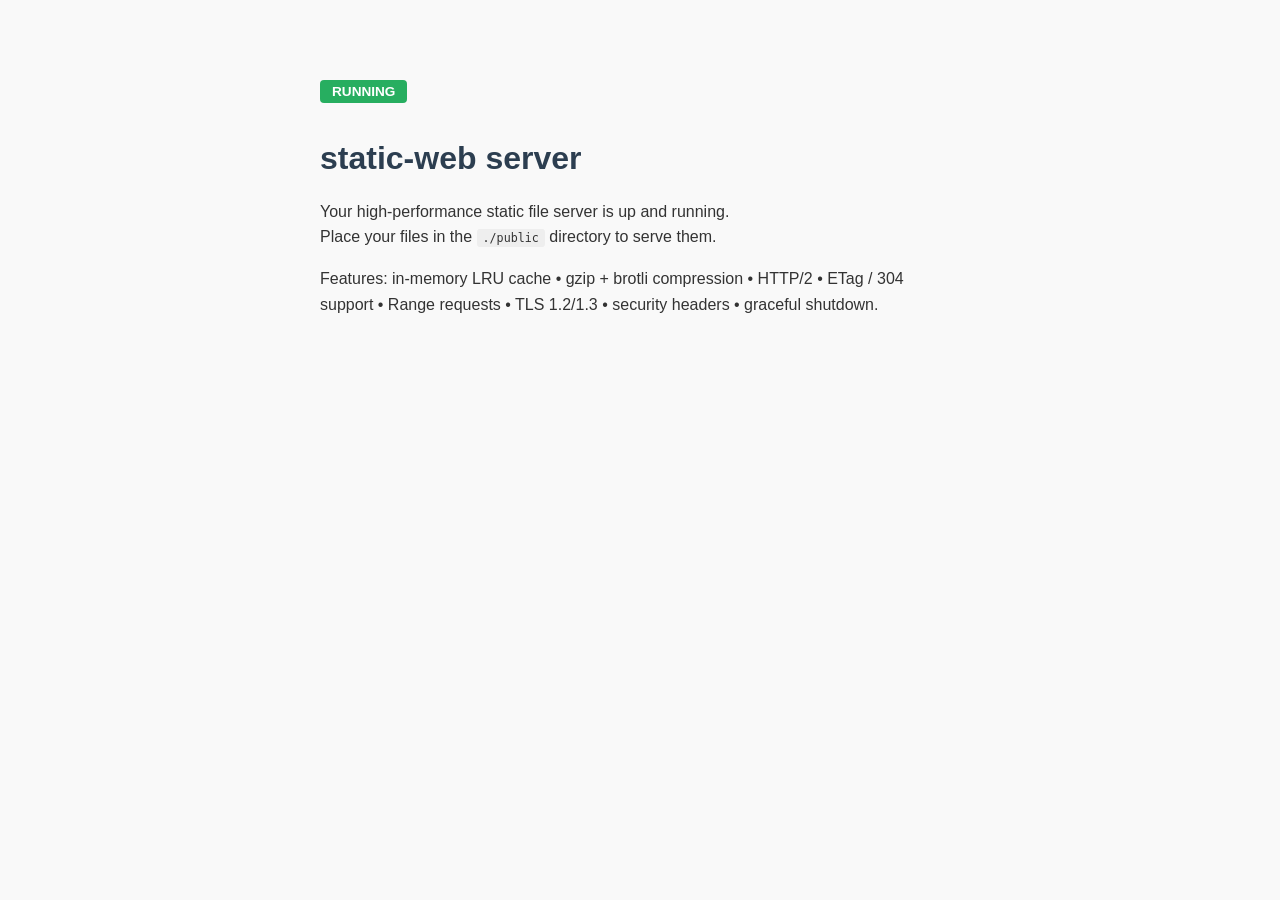
==== public/index.html @ 6e6e8a4b "feat: initial project — static-web server with benchmark suite Includes the Go static file server (s" ====
<!DOCTYPE html>
<html lang="en">
<head>
    <meta charset="UTF-8">
    <meta name="viewport" content="width=device-width, initial-scale=1.0">
    <title>static-web server</title>
    <style>
        body {
            font-family: -apple-system, BlinkMacSystemFont, "Segoe UI", Roboto, sans-serif;
            max-width: 640px;
            margin: 80px auto;
            padding: 0 20px;
            color: #333;
            background: #f9f9f9;
        }
        h1 { color: #2c3e50; }
        .badge {
            display: inline-block;
            background: #27ae60;
            color: white;
            padding: 4px 12px;
            border-radius: 4px;
            font-size: 0.85em;
            font-weight: bold;
            margin-bottom: 16px;
        }
        p { line-height: 1.6; }
        code {
            background: #eee;
            padding: 2px 6px;
            border-radius: 3px;
            font-size: 0.9em;
        }
    </style>
</head>
<body>
    <div class="badge">RUNNING</div>
    <h1>static-web server</h1>
    <p>
        Your high-performance static file server is up and running.<br>
        Place your files in the <code>./public</code> directory to serve them.
    </p>
    <p>
        Features: in-memory LRU cache &bull; gzip + brotli compression &bull;
        HTTP/2 &bull; ETag / 304 support &bull; Range requests &bull;
        TLS 1.2/1.3 &bull; security headers &bull; graceful shutdown.
    </p>
</body>
</html>
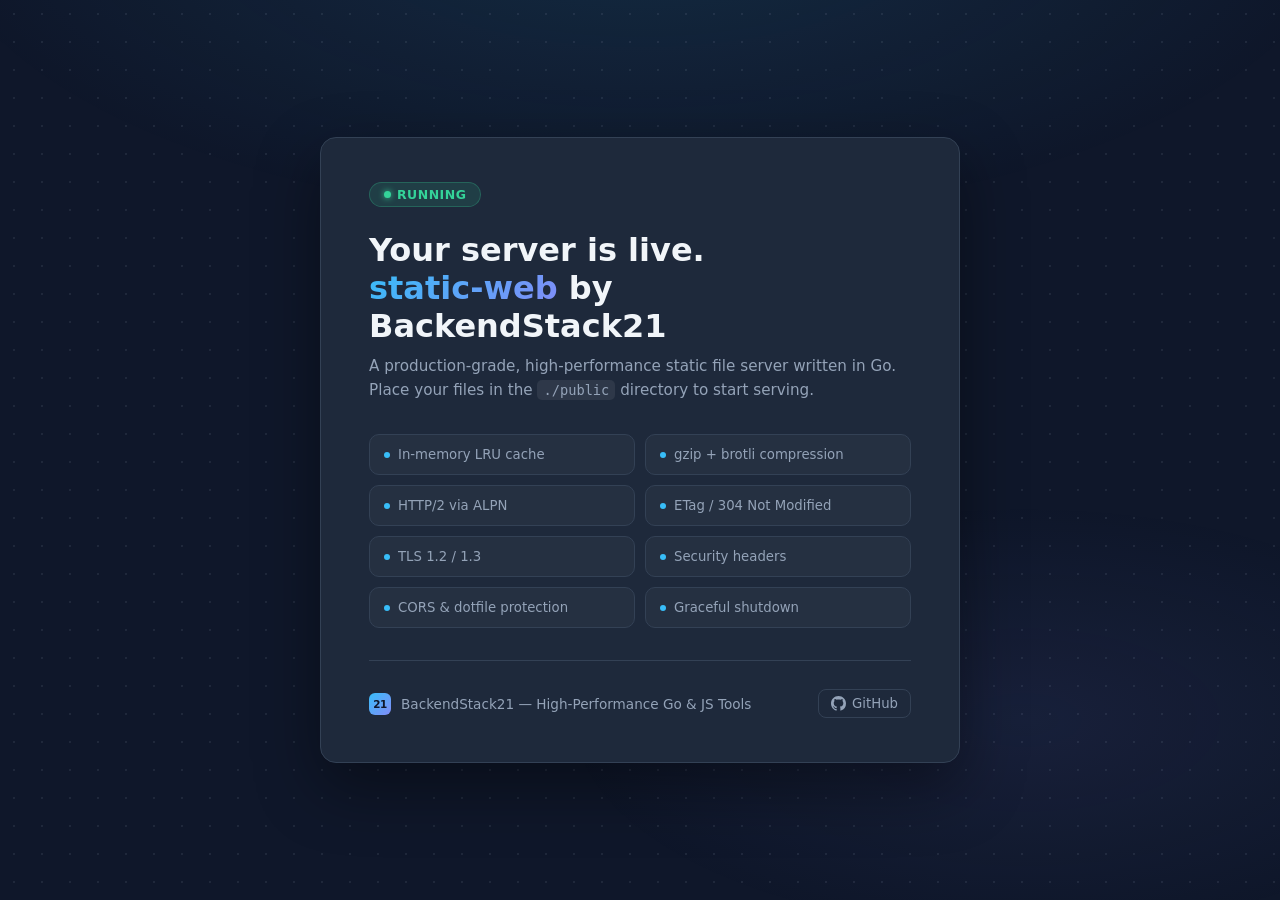
==== commit 83a0bf6b: "feat: add branded default index and 404 pages based on BackendStack21 identity" ====
--- a/public/index.html
+++ b/public/index.html
@@ -1,49 +1,254 @@
 <!DOCTYPE html>
 <html lang="en">
 <head>
-    <meta charset="UTF-8">
-    <meta name="viewport" content="width=device-width, initial-scale=1.0">
-    <title>static-web server</title>
-    <style>
-        body {
-            font-family: -apple-system, BlinkMacSystemFont, "Segoe UI", Roboto, sans-serif;
-            max-width: 640px;
-            margin: 80px auto;
-            padding: 0 20px;
-            color: #333;
-            background: #f9f9f9;
-        }
-        h1 { color: #2c3e50; }
-        .badge {
-            display: inline-block;
-            background: #27ae60;
-            color: white;
-            padding: 4px 12px;
-            border-radius: 4px;
-            font-size: 0.85em;
-            font-weight: bold;
-            margin-bottom: 16px;
-        }
-        p { line-height: 1.6; }
-        code {
-            background: #eee;
-            padding: 2px 6px;
-            border-radius: 3px;
-            font-size: 0.9em;
-        }
-    </style>
+  <meta charset="UTF-8" />
+  <meta name="viewport" content="width=device-width, initial-scale=1.0" />
+  <title>static-web — BackendStack21</title>
+  <style>
+    *, *::before, *::after { box-sizing: border-box; margin: 0; padding: 0; }
+
+    :root {
+      --bg:        #0f172a;
+      --surface:   #1e293b;
+      --border:    #334155;
+      --accent:    #38bdf8;
+      --accent-2:  #818cf8;
+      --text:      #f1f5f9;
+      --muted:     #94a3b8;
+      --green:     #34d399;
+      --radius:    10px;
+    }
+
+    body {
+      font-family: "Outfit", ui-rounded, system-ui, -apple-system, sans-serif;
+      background: var(--bg);
+      color: var(--text);
+      min-height: 100vh;
+      display: flex;
+      flex-direction: column;
+      align-items: center;
+      justify-content: center;
+      padding: 40px 20px;
+      position: relative;
+      overflow-x: hidden;
+    }
+
+    /* subtle radial glow */
+    body::before {
+      content: "";
+      position: fixed;
+      inset: 0;
+      background:
+        radial-gradient(ellipse 80% 50% at 50% -10%, rgba(56,189,248,.12) 0%, transparent 70%),
+        radial-gradient(ellipse 60% 40% at 80% 80%,  rgba(129,140,248,.08) 0%, transparent 60%);
+      pointer-events: none;
+      z-index: 0;
+    }
+
+    /* dot-grid overlay */
+    body::after {
+      content: "";
+      position: fixed;
+      inset: 0;
+      background-image: radial-gradient(rgba(148,163,184,.12) 1px, transparent 1px);
+      background-size: 28px 28px;
+      pointer-events: none;
+      z-index: 0;
+    }
+
+    .card {
+      position: relative;
+      z-index: 1;
+      background: var(--surface);
+      border: 1px solid var(--border);
+      border-radius: 16px;
+      padding: 44px 48px;
+      max-width: 640px;
+      width: 100%;
+      box-shadow: 0 24px 64px rgba(0,0,0,.4);
+    }
+
+    .badge {
+      display: inline-flex;
+      align-items: center;
+      gap: 6px;
+      background: rgba(52,211,153,.12);
+      color: var(--green);
+      border: 1px solid rgba(52,211,153,.25);
+      border-radius: 999px;
+      padding: 4px 14px;
+      font-size: .78rem;
+      font-weight: 600;
+      letter-spacing: .04em;
+      text-transform: uppercase;
+      margin-bottom: 24px;
+    }
+
+    .badge::before {
+      content: "";
+      display: block;
+      width: 7px;
+      height: 7px;
+      border-radius: 50%;
+      background: var(--green);
+      box-shadow: 0 0 6px var(--green);
+      animation: pulse 2s ease-in-out infinite;
+    }
+
+    @keyframes pulse {
+      0%, 100% { opacity: 1; }
+      50%       { opacity: .4; }
+    }
+
+    h1 {
+      font-size: clamp(1.6rem, 4vw, 2rem);
+      font-weight: 700;
+      line-height: 1.2;
+      margin-bottom: 8px;
+    }
+
+    h1 span {
+      background: linear-gradient(135deg, var(--accent) 0%, var(--accent-2) 100%);
+      -webkit-background-clip: text;
+      background-clip: text;
+      -webkit-text-fill-color: transparent;
+    }
+
+    .sub {
+      color: var(--muted);
+      font-size: .95rem;
+      line-height: 1.6;
+      margin-bottom: 32px;
+    }
+
+    .features {
+      display: grid;
+      grid-template-columns: 1fr 1fr;
+      gap: 10px;
+      margin-bottom: 32px;
+    }
+
+    .feature {
+      background: rgba(255,255,255,.03);
+      border: 1px solid var(--border);
+      border-radius: var(--radius);
+      padding: 12px 14px;
+      font-size: .83rem;
+      color: var(--muted);
+      display: flex;
+      align-items: center;
+      gap: 8px;
+    }
+
+    .feature .dot {
+      width: 6px;
+      height: 6px;
+      border-radius: 50%;
+      background: var(--accent);
+      flex-shrink: 0;
+    }
+
+    .divider {
+      border: none;
+      border-top: 1px solid var(--border);
+      margin: 28px 0;
+    }
+
+    .footer {
+      display: flex;
+      align-items: center;
+      justify-content: space-between;
+      flex-wrap: wrap;
+      gap: 12px;
+    }
+
+    .brand {
+      display: flex;
+      align-items: center;
+      gap: 10px;
+      font-size: .85rem;
+      color: var(--muted);
+      text-decoration: none;
+    }
+
+    .brand-logo {
+      width: 22px;
+      height: 22px;
+      border-radius: 6px;
+      background: linear-gradient(135deg, var(--accent), var(--accent-2));
+      display: flex;
+      align-items: center;
+      justify-content: center;
+      font-weight: 800;
+      font-size: .65rem;
+      color: #0f172a;
+      letter-spacing: -.5px;
+      flex-shrink: 0;
+    }
+
+    .brand:hover { color: var(--text); }
+
+    .gh-link {
+      display: inline-flex;
+      align-items: center;
+      gap: 6px;
+      color: var(--muted);
+      text-decoration: none;
+      font-size: .83rem;
+      border: 1px solid var(--border);
+      border-radius: 8px;
+      padding: 6px 12px;
+      transition: border-color .15s, color .15s;
+    }
+
+    .gh-link:hover {
+      border-color: var(--accent);
+      color: var(--accent);
+    }
+
+    .gh-link svg { flex-shrink: 0; }
+
+    @media (max-width: 500px) {
+      .card { padding: 32px 24px; }
+      .features { grid-template-columns: 1fr; }
+    }
+  </style>
 </head>
 <body>
-    <div class="badge">RUNNING</div>
-    <h1>static-web server</h1>
-    <p>
-        Your high-performance static file server is up and running.<br>
-        Place your files in the <code>./public</code> directory to serve them.
+  <div class="card">
+    <div class="badge">Running</div>
+
+    <h1>Your server is live.<br><span>static-web</span> by BackendStack21</h1>
+    <p class="sub">
+      A production-grade, high-performance static file server written in Go.
+      Place your files in the <code style="background:rgba(255,255,255,.07);padding:2px 6px;border-radius:5px;font-size:.9em">./public</code> directory to start serving.
     </p>
-    <p>
-        Features: in-memory LRU cache &bull; gzip + brotli compression &bull;
-        HTTP/2 &bull; ETag / 304 support &bull; Range requests &bull;
-        TLS 1.2/1.3 &bull; security headers &bull; graceful shutdown.
-    </p>
+
+    <div class="features">
+      <div class="feature"><span class="dot"></span>In-memory LRU cache</div>
+      <div class="feature"><span class="dot"></span>gzip + brotli compression</div>
+      <div class="feature"><span class="dot"></span>HTTP/2 via ALPN</div>
+      <div class="feature"><span class="dot"></span>ETag / 304 Not Modified</div>
+      <div class="feature"><span class="dot"></span>TLS 1.2 / 1.3</div>
+      <div class="feature"><span class="dot"></span>Security headers</div>
+      <div class="feature"><span class="dot"></span>CORS &amp; dotfile protection</div>
+      <div class="feature"><span class="dot"></span>Graceful shutdown</div>
+    </div>
+
+    <hr class="divider" />
+
+    <div class="footer">
+      <a href="https://21no.de" class="brand">
+        <div class="brand-logo">21</div>
+        <span>BackendStack21 &mdash; High-Performance Go &amp; JS Tools</span>
+      </a>
+      <a href="https://github.com/BackendStack21/static-web" class="gh-link">
+        <svg width="15" height="15" viewBox="0 0 16 16" fill="currentColor">
+          <path d="M8 0C3.58 0 0 3.58 0 8c0 3.54 2.29 6.53 5.47 7.59.4.07.55-.17.55-.38 0-.19-.01-.82-.01-1.49-2.01.37-2.53-.49-2.69-.94-.09-.23-.48-.94-.82-1.13-.28-.15-.68-.52-.01-.53.63-.01 1.08.58 1.23.82.72 1.21 1.87.87 2.33.66.07-.52.28-.87.51-1.07-1.78-.2-3.64-.89-3.64-3.95 0-.87.31-1.59.82-2.15-.08-.2-.36-1.02.08-2.12 0 0 .67-.21 2.2.82.64-.18 1.32-.27 2-.27.68 0 1.36.09 2 .27 1.53-1.04 2.2-.82 2.2-.82.44 1.1.16 1.92.08 2.12.51.56.82 1.27.82 2.15 0 3.07-1.87 3.75-3.65 3.95.29.25.54.73.54 1.48 0 1.07-.01 1.93-.01 2.2 0 .21.15.46.55.38A8.013 8.013 0 0016 8c0-4.42-3.58-8-8-8z"/>
+        </svg>
+        GitHub
+      </a>
+    </div>
+  </div>
 </body>
 </html>
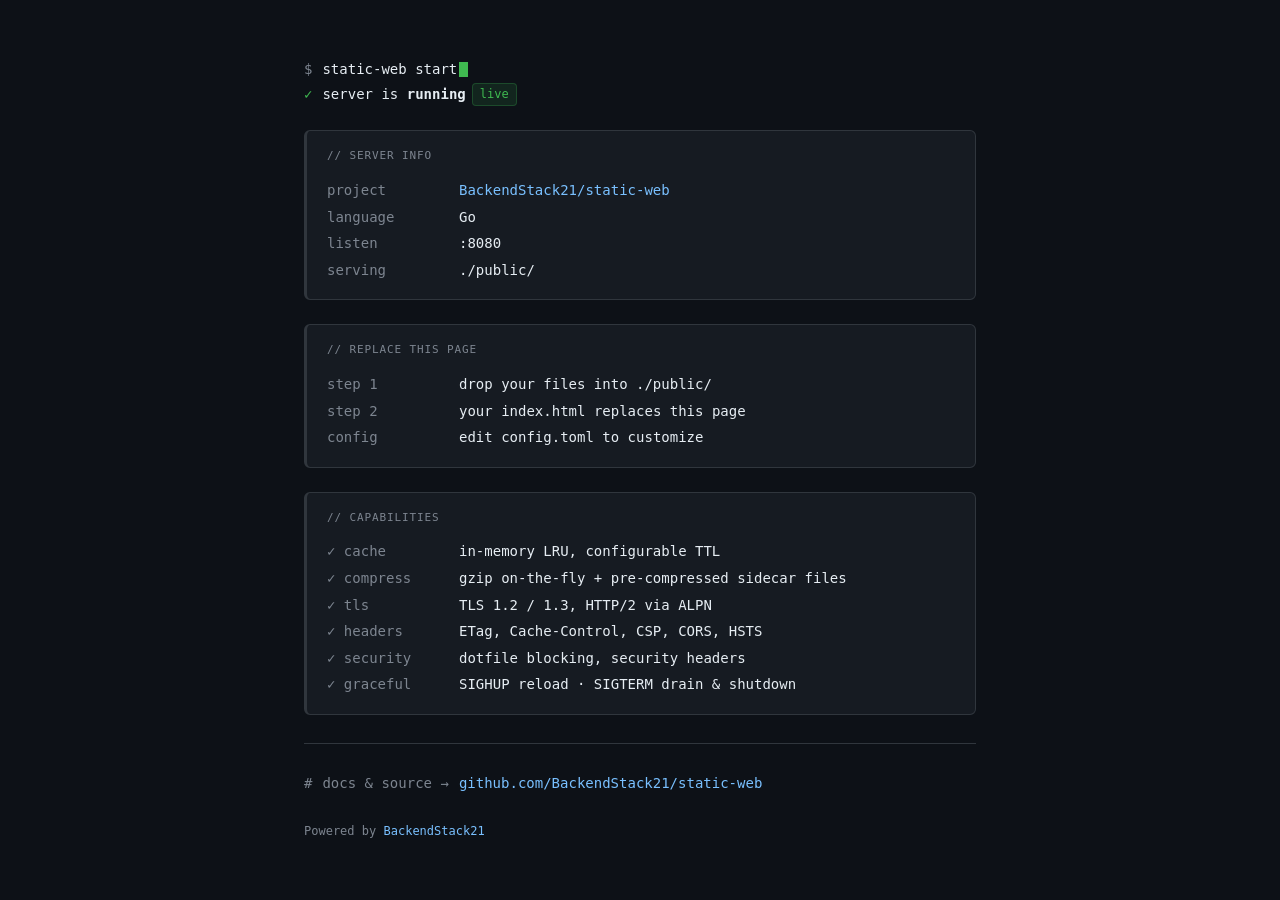
==== commit 424b7c61: "feat: redesign default pages with terminal/dev-oriented aesthetic" ====
--- a/public/index.html
+++ b/public/index.html
@@ -3,252 +3,222 @@
 <head>
   <meta charset="UTF-8" />
   <meta name="viewport" content="width=device-width, initial-scale=1.0" />
-  <title>static-web — BackendStack21</title>
+  <title>static-web</title>
   <style>
     *, *::before, *::after { box-sizing: border-box; margin: 0; padding: 0; }
 
     :root {
-      --bg:        #0f172a;
-      --surface:   #1e293b;
-      --border:    #334155;
-      --accent:    #38bdf8;
-      --accent-2:  #818cf8;
-      --text:      #f1f5f9;
-      --muted:     #94a3b8;
-      --green:     #34d399;
-      --radius:    10px;
+      --bg:       #0d1117;
+      --surface:  #161b22;
+      --border:   #30363d;
+      --text:     #e6edf3;
+      --muted:    #7d8590;
+      --green:    #3fb950;
+      --cyan:     #79c0ff;
+      --yellow:   #e3b341;
+      --mono:     "JetBrains Mono", "Fira Code", "Cascadia Code", ui-monospace, "SF Mono", Menlo, Consolas, monospace;
+    }
+
+    html, body {
+      height: 100%;
     }
 
     body {
-      font-family: "Outfit", ui-rounded, system-ui, -apple-system, sans-serif;
+      font-family: var(--mono);
       background: var(--bg);
       color: var(--text);
-      min-height: 100vh;
+      font-size: 14px;
+      line-height: 1.6;
+      padding: 40px 24px;
       display: flex;
       flex-direction: column;
-      align-items: center;
+      align-items: flex-start;
       justify-content: center;
-      padding: 40px 20px;
-      position: relative;
-      overflow-x: hidden;
-    }
-
-    /* subtle radial glow */
-    body::before {
-      content: "";
-      position: fixed;
-      inset: 0;
-      background:
-        radial-gradient(ellipse 80% 50% at 50% -10%, rgba(56,189,248,.12) 0%, transparent 70%),
-        radial-gradient(ellipse 60% 40% at 80% 80%,  rgba(129,140,248,.08) 0%, transparent 60%);
-      pointer-events: none;
-      z-index: 0;
-    }
-
-    /* dot-grid overlay */
-    body::after {
-      content: "";
-      position: fixed;
-      inset: 0;
-      background-image: radial-gradient(rgba(148,163,184,.12) 1px, transparent 1px);
-      background-size: 28px 28px;
-      pointer-events: none;
-      z-index: 0;
-    }
-
-    .card {
-      position: relative;
-      z-index: 1;
+      min-height: 100vh;
+      max-width: 720px;
+      margin: 0 auto;
+    }
+
+    .prompt {
+      color: var(--muted);
+      user-select: none;
+    }
+
+    .line {
+      display: flex;
+      align-items: baseline;
+      gap: 10px;
+      min-height: 1.6em;
+    }
+
+    .line + .line {
+      margin-top: 2px;
+    }
+
+    .spacer {
+      margin-top: 20px;
+    }
+
+    .ok    { color: var(--green);  }
+    .info  { color: var(--cyan);   }
+    .warn  { color: var(--yellow); }
+    .dim   { color: var(--muted);  }
+
+    .key   { color: var(--muted);  min-width: 120px; display: inline-block; }
+    .val   { color: var(--text);   }
+
+    .block {
       background: var(--surface);
       border: 1px solid var(--border);
-      border-radius: 16px;
-      padding: 44px 48px;
-      max-width: 640px;
+      border-left: 3px solid var(--border);
+      border-radius: 6px;
+      padding: 16px 20px;
+      margin-top: 24px;
       width: 100%;
-      box-shadow: 0 24px 64px rgba(0,0,0,.4);
-    }
-
-    .badge {
-      display: inline-flex;
-      align-items: center;
-      gap: 6px;
-      background: rgba(52,211,153,.12);
+    }
+
+    .block-title {
+      color: var(--muted);
+      font-size: 11px;
+      letter-spacing: .08em;
+      text-transform: uppercase;
+      margin-bottom: 12px;
+    }
+
+    .kv {
+      display: flex;
+      gap: 12px;
+      line-height: 1.9;
+    }
+
+    .kv .key {
+      flex-shrink: 0;
+    }
+
+    a {
+      color: var(--cyan);
+      text-decoration: none;
+    }
+
+    a:hover {
+      text-decoration: underline;
+    }
+
+    .tag {
+      display: inline-block;
+      background: rgba(63,185,80,.12);
       color: var(--green);
-      border: 1px solid rgba(52,211,153,.25);
-      border-radius: 999px;
-      padding: 4px 14px;
-      font-size: .78rem;
-      font-weight: 600;
-      letter-spacing: .04em;
-      text-transform: uppercase;
-      margin-bottom: 24px;
-    }
-
-    .badge::before {
-      content: "";
-      display: block;
-      width: 7px;
-      height: 7px;
-      border-radius: 50%;
+      border: 1px solid rgba(63,185,80,.25);
+      border-radius: 4px;
+      padding: 1px 7px;
+      font-size: 12px;
+      vertical-align: middle;
+      margin-left: 6px;
+    }
+
+    .cursor {
+      display: inline-block;
+      width: 9px;
+      height: 1.1em;
       background: var(--green);
-      box-shadow: 0 0 6px var(--green);
-      animation: pulse 2s ease-in-out infinite;
-    }
-
-    @keyframes pulse {
+      vertical-align: text-bottom;
+      animation: blink 1.1s step-start infinite;
+      margin-left: 2px;
+    }
+
+    @keyframes blink {
       0%, 100% { opacity: 1; }
-      50%       { opacity: .4; }
-    }
-
-    h1 {
-      font-size: clamp(1.6rem, 4vw, 2rem);
-      font-weight: 700;
-      line-height: 1.2;
-      margin-bottom: 8px;
-    }
-
-    h1 span {
-      background: linear-gradient(135deg, var(--accent) 0%, var(--accent-2) 100%);
-      -webkit-background-clip: text;
-      background-clip: text;
-      -webkit-text-fill-color: transparent;
-    }
-
-    .sub {
-      color: var(--muted);
-      font-size: .95rem;
-      line-height: 1.6;
-      margin-bottom: 32px;
-    }
-
-    .features {
-      display: grid;
-      grid-template-columns: 1fr 1fr;
-      gap: 10px;
-      margin-bottom: 32px;
-    }
-
-    .feature {
-      background: rgba(255,255,255,.03);
-      border: 1px solid var(--border);
-      border-radius: var(--radius);
-      padding: 12px 14px;
-      font-size: .83rem;
-      color: var(--muted);
-      display: flex;
-      align-items: center;
-      gap: 8px;
-    }
-
-    .feature .dot {
-      width: 6px;
-      height: 6px;
-      border-radius: 50%;
-      background: var(--accent);
-      flex-shrink: 0;
-    }
-
-    .divider {
+      50%       { opacity: 0; }
+    }
+
+    .section-divider {
       border: none;
       border-top: 1px solid var(--border);
       margin: 28px 0;
-    }
-
-    .footer {
-      display: flex;
-      align-items: center;
-      justify-content: space-between;
-      flex-wrap: wrap;
-      gap: 12px;
-    }
-
-    .brand {
-      display: flex;
-      align-items: center;
-      gap: 10px;
-      font-size: .85rem;
+      width: 100%;
+    }
+
+    .footer-line {
       color: var(--muted);
-      text-decoration: none;
-    }
-
-    .brand-logo {
-      width: 22px;
-      height: 22px;
-      border-radius: 6px;
-      background: linear-gradient(135deg, var(--accent), var(--accent-2));
-      display: flex;
-      align-items: center;
-      justify-content: center;
-      font-weight: 800;
-      font-size: .65rem;
-      color: #0f172a;
-      letter-spacing: -.5px;
-      flex-shrink: 0;
-    }
-
-    .brand:hover { color: var(--text); }
-
-    .gh-link {
-      display: inline-flex;
-      align-items: center;
-      gap: 6px;
-      color: var(--muted);
-      text-decoration: none;
-      font-size: .83rem;
-      border: 1px solid var(--border);
-      border-radius: 8px;
-      padding: 6px 12px;
-      transition: border-color .15s, color .15s;
-    }
-
-    .gh-link:hover {
-      border-color: var(--accent);
-      color: var(--accent);
-    }
-
-    .gh-link svg { flex-shrink: 0; }
-
-    @media (max-width: 500px) {
-      .card { padding: 32px 24px; }
-      .features { grid-template-columns: 1fr; }
+      font-size: 12px;
+      margin-top: 28px;
+    }
+
+    @media (max-width: 540px) {
+      body { font-size: 13px; padding: 24px 16px; }
+      .key { min-width: 90px; }
     }
   </style>
 </head>
 <body>
-  <div class="card">
-    <div class="badge">Running</div>
-
-    <h1>Your server is live.<br><span>static-web</span> by BackendStack21</h1>
-    <p class="sub">
-      A production-grade, high-performance static file server written in Go.
-      Place your files in the <code style="background:rgba(255,255,255,.07);padding:2px 6px;border-radius:5px;font-size:.9em">./public</code> directory to start serving.
-    </p>
-
-    <div class="features">
-      <div class="feature"><span class="dot"></span>In-memory LRU cache</div>
-      <div class="feature"><span class="dot"></span>gzip + brotli compression</div>
-      <div class="feature"><span class="dot"></span>HTTP/2 via ALPN</div>
-      <div class="feature"><span class="dot"></span>ETag / 304 Not Modified</div>
-      <div class="feature"><span class="dot"></span>TLS 1.2 / 1.3</div>
-      <div class="feature"><span class="dot"></span>Security headers</div>
-      <div class="feature"><span class="dot"></span>CORS &amp; dotfile protection</div>
-      <div class="feature"><span class="dot"></span>Graceful shutdown</div>
-    </div>
-
-    <hr class="divider" />
-
-    <div class="footer">
-      <a href="https://21no.de" class="brand">
-        <div class="brand-logo">21</div>
-        <span>BackendStack21 &mdash; High-Performance Go &amp; JS Tools</span>
-      </a>
-      <a href="https://github.com/BackendStack21/static-web" class="gh-link">
-        <svg width="15" height="15" viewBox="0 0 16 16" fill="currentColor">
-          <path d="M8 0C3.58 0 0 3.58 0 8c0 3.54 2.29 6.53 5.47 7.59.4.07.55-.17.55-.38 0-.19-.01-.82-.01-1.49-2.01.37-2.53-.49-2.69-.94-.09-.23-.48-.94-.82-1.13-.28-.15-.68-.52-.01-.53.63-.01 1.08.58 1.23.82.72 1.21 1.87.87 2.33.66.07-.52.28-.87.51-1.07-1.78-.2-3.64-.89-3.64-3.95 0-.87.31-1.59.82-2.15-.08-.2-.36-1.02.08-2.12 0 0 .67-.21 2.2.82.64-.18 1.32-.27 2-.27.68 0 1.36.09 2 .27 1.53-1.04 2.2-.82 2.2-.82.44 1.1.16 1.92.08 2.12.51.56.82 1.27.82 2.15 0 3.07-1.87 3.75-3.65 3.95.29.25.54.73.54 1.48 0 1.07-.01 1.93-.01 2.2 0 .21.15.46.55.38A8.013 8.013 0 0016 8c0-4.42-3.58-8-8-8z"/>
-        </svg>
-        GitHub
-      </a>
-    </div>
-  </div>
+
+  <div class="line">
+    <span class="prompt">$</span>
+    <span>static-web start<span class="cursor"></span></span>
+  </div>
+
+  <div class="line spacer">
+    <span class="ok">✓</span>
+    <span>server is <strong>running</strong><span class="tag">live</span></span>
+  </div>
+
+  <div class="block">
+    <div class="block-title">// server info</div>
+    <div class="kv">
+      <span class="key">project</span>
+      <span class="val"><a href="https://github.com/BackendStack21/static-web">BackendStack21/static-web</a></span>
+    </div>
+    <div class="kv">
+      <span class="key">language</span>
+      <span class="val info">Go</span>
+    </div>
+    <div class="kv">
+      <span class="key">listen</span>
+      <span class="val">:8080</span>
+    </div>
+    <div class="kv">
+      <span class="key">serving</span>
+      <span class="val dim">./public/</span>
+    </div>
+  </div>
+
+  <div class="block">
+    <div class="block-title">// replace this page</div>
+    <div class="kv">
+      <span class="key">step 1</span>
+      <span class="val dim">drop your files into <span class="val">./public/</span></span>
+    </div>
+    <div class="kv">
+      <span class="key">step 2</span>
+      <span class="val dim">your <span class="val">index.html</span> replaces this page</span>
+    </div>
+    <div class="kv">
+      <span class="key">config</span>
+      <span class="val dim">edit <span class="val">config.toml</span> to customize</span>
+    </div>
+  </div>
+
+  <div class="block">
+    <div class="block-title">// capabilities</div>
+    <div class="kv"><span class="key ok">✓ cache</span>      <span class="val dim">in-memory LRU, configurable TTL</span></div>
+    <div class="kv"><span class="key ok">✓ compress</span>   <span class="val dim">gzip on-the-fly + pre-compressed sidecar files</span></div>
+    <div class="kv"><span class="key ok">✓ tls</span>        <span class="val dim">TLS 1.2 / 1.3, HTTP/2 via ALPN</span></div>
+    <div class="kv"><span class="key ok">✓ headers</span>    <span class="val dim">ETag, Cache-Control, CSP, CORS, HSTS</span></div>
+    <div class="kv"><span class="key ok">✓ security</span>  <span class="val dim">dotfile blocking, security headers</span></div>
+    <div class="kv"><span class="key ok">✓ graceful</span>  <span class="val dim">SIGHUP reload · SIGTERM drain &amp; shutdown</span></div>
+  </div>
+
+  <hr class="section-divider" />
+
+  <div class="line">
+    <span class="dim">#</span>
+    <span class="dim">docs &amp; source →</span>
+    <a href="https://github.com/BackendStack21/static-web">github.com/BackendStack21/static-web</a>
+  </div>
+
+  <div class="footer-line">
+    Powered by <a href="https://21no.de">BackendStack21</a>
+  </div>
+
 </body>
 </html>
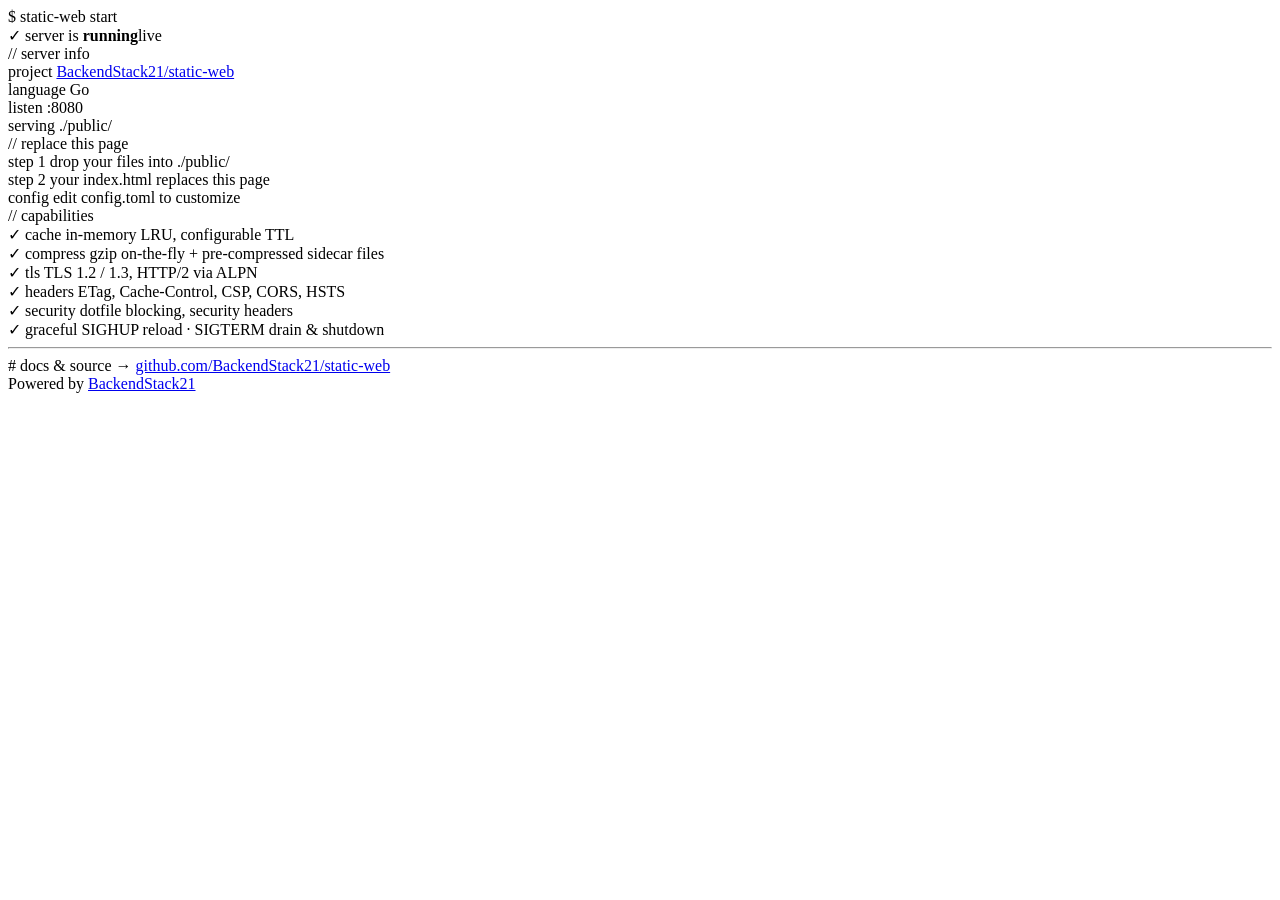
==== commit 0929503e: "fix: extract inline styles to style.css to comply with default-src 'self' CSP" ====
--- a/public/index.html
+++ b/public/index.html
@@ -4,151 +4,7 @@
   <meta charset="UTF-8" />
   <meta name="viewport" content="width=device-width, initial-scale=1.0" />
   <title>static-web</title>
-  <style>
-    *, *::before, *::after { box-sizing: border-box; margin: 0; padding: 0; }
-
-    :root {
-      --bg:       #0d1117;
-      --surface:  #161b22;
-      --border:   #30363d;
-      --text:     #e6edf3;
-      --muted:    #7d8590;
-      --green:    #3fb950;
-      --cyan:     #79c0ff;
-      --yellow:   #e3b341;
-      --mono:     "JetBrains Mono", "Fira Code", "Cascadia Code", ui-monospace, "SF Mono", Menlo, Consolas, monospace;
-    }
-
-    html, body {
-      height: 100%;
-    }
-
-    body {
-      font-family: var(--mono);
-      background: var(--bg);
-      color: var(--text);
-      font-size: 14px;
-      line-height: 1.6;
-      padding: 40px 24px;
-      display: flex;
-      flex-direction: column;
-      align-items: flex-start;
-      justify-content: center;
-      min-height: 100vh;
-      max-width: 720px;
-      margin: 0 auto;
-    }
-
-    .prompt {
-      color: var(--muted);
-      user-select: none;
-    }
-
-    .line {
-      display: flex;
-      align-items: baseline;
-      gap: 10px;
-      min-height: 1.6em;
-    }
-
-    .line + .line {
-      margin-top: 2px;
-    }
-
-    .spacer {
-      margin-top: 20px;
-    }
-
-    .ok    { color: var(--green);  }
-    .info  { color: var(--cyan);   }
-    .warn  { color: var(--yellow); }
-    .dim   { color: var(--muted);  }
-
-    .key   { color: var(--muted);  min-width: 120px; display: inline-block; }
-    .val   { color: var(--text);   }
-
-    .block {
-      background: var(--surface);
-      border: 1px solid var(--border);
-      border-left: 3px solid var(--border);
-      border-radius: 6px;
-      padding: 16px 20px;
-      margin-top: 24px;
-      width: 100%;
-    }
-
-    .block-title {
-      color: var(--muted);
-      font-size: 11px;
-      letter-spacing: .08em;
-      text-transform: uppercase;
-      margin-bottom: 12px;
-    }
-
-    .kv {
-      display: flex;
-      gap: 12px;
-      line-height: 1.9;
-    }
-
-    .kv .key {
-      flex-shrink: 0;
-    }
-
-    a {
-      color: var(--cyan);
-      text-decoration: none;
-    }
-
-    a:hover {
-      text-decoration: underline;
-    }
-
-    .tag {
-      display: inline-block;
-      background: rgba(63,185,80,.12);
-      color: var(--green);
-      border: 1px solid rgba(63,185,80,.25);
-      border-radius: 4px;
-      padding: 1px 7px;
-      font-size: 12px;
-      vertical-align: middle;
-      margin-left: 6px;
-    }
-
-    .cursor {
-      display: inline-block;
-      width: 9px;
-      height: 1.1em;
-      background: var(--green);
-      vertical-align: text-bottom;
-      animation: blink 1.1s step-start infinite;
-      margin-left: 2px;
-    }
-
-    @keyframes blink {
-      0%, 100% { opacity: 1; }
-      50%       { opacity: 0; }
-    }
-
-    .section-divider {
-      border: none;
-      border-top: 1px solid var(--border);
-      margin: 28px 0;
-      width: 100%;
-    }
-
-    .footer-line {
-      color: var(--muted);
-      font-size: 12px;
-      margin-top: 28px;
-    }
-
-    @media (max-width: 540px) {
-      body { font-size: 13px; padding: 24px 16px; }
-      .key { min-width: 90px; }
-    }
-  </style>
+  <link rel="stylesheet" href="/style.css" />
 </head>
 <body>
 
@@ -204,8 +60,8 @@
     <div class="kv"><span class="key ok">✓ compress</span>   <span class="val dim">gzip on-the-fly + pre-compressed sidecar files</span></div>
     <div class="kv"><span class="key ok">✓ tls</span>        <span class="val dim">TLS 1.2 / 1.3, HTTP/2 via ALPN</span></div>
     <div class="kv"><span class="key ok">✓ headers</span>    <span class="val dim">ETag, Cache-Control, CSP, CORS, HSTS</span></div>
-    <div class="kv"><span class="key ok">✓ security</span>  <span class="val dim">dotfile blocking, security headers</span></div>
-    <div class="kv"><span class="key ok">✓ graceful</span>  <span class="val dim">SIGHUP reload · SIGTERM drain &amp; shutdown</span></div>
+    <div class="kv"><span class="key ok">✓ security</span>   <span class="val dim">dotfile blocking, security headers</span></div>
+    <div class="kv"><span class="key ok">✓ graceful</span>   <span class="val dim">SIGHUP reload · SIGTERM drain &amp; shutdown</span></div>
   </div>
 
   <hr class="section-divider" />
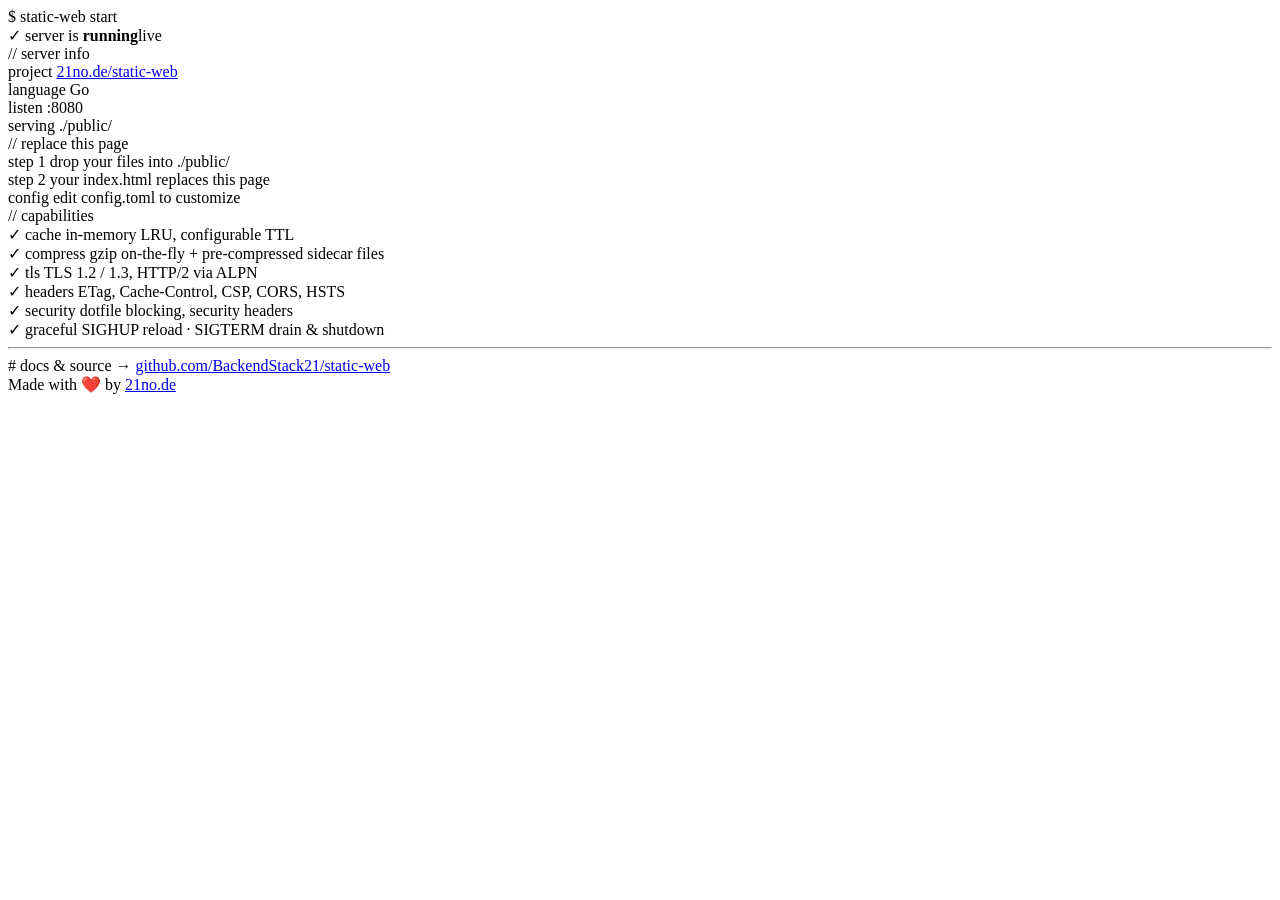
==== commit 6e6b48f4: "feat: rebrand footer to 21no.de with love emoji" ====
--- a/public/index.html
+++ b/public/index.html
@@ -22,7 +22,7 @@
     <div class="block-title">// server info</div>
     <div class="kv">
       <span class="key">project</span>
-      <span class="val"><a href="https://github.com/BackendStack21/static-web">BackendStack21/static-web</a></span>
+      <span class="val"><a href="https://github.com/BackendStack21/static-web">21no.de/static-web</a></span>
     </div>
     <div class="kv">
       <span class="key">language</span>
@@ -73,7 +73,7 @@
   </div>
 
   <div class="footer-line">
-    Powered by <a href="https://21no.de">BackendStack21</a>
+    Made with ❤️ by <a href="https://21no.de">21no.de</a>
   </div>
 
 </body>
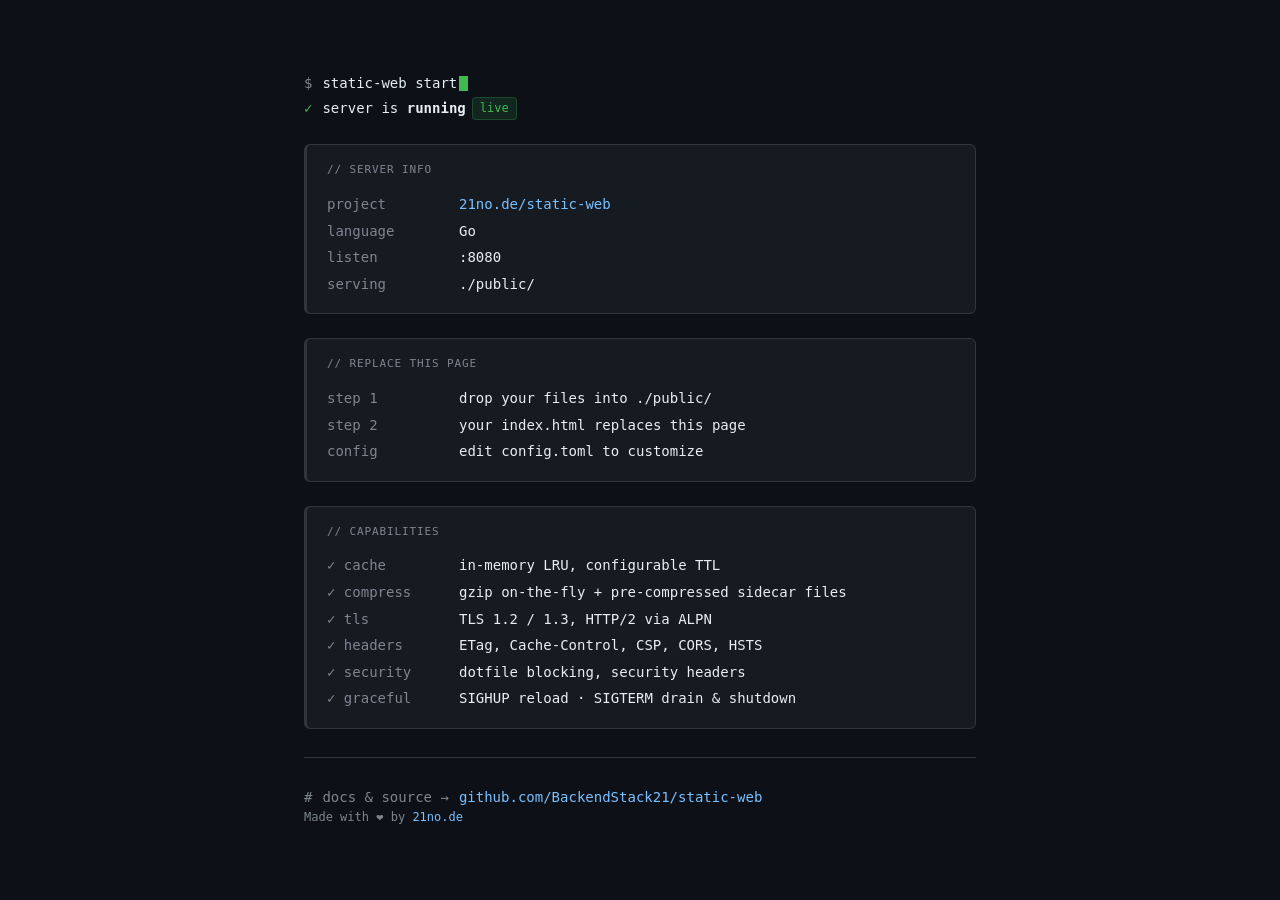
==== commit 9326f634: "build(benchmark): fix bun static target and lower default load" ====
--- a/public/index.html
+++ b/public/index.html
@@ -4,7 +4,7 @@
   <meta charset="UTF-8" />
   <meta name="viewport" content="width=device-width, initial-scale=1.0" />
   <title>static-web</title>
-  <link rel="stylesheet" href="/style.css" />
+  <link rel="stylesheet" href="./style.css" />
 </head>
 <body>
 
--- a/public/style.css
+++ b/public/style.css
@@ -0,0 +1,185 @@
+*, *::before, *::after { box-sizing: border-box; margin: 0; padding: 0; }
+
+:root {
+  --bg:      #0d1117;
+  --surface: #161b22;
+  --border:  #30363d;
+  --text:    #e6edf3;
+  --muted:   #7d8590;
+  --green:   #3fb950;
+  --cyan:    #79c0ff;
+  --yellow:  #e3b341;
+  --red:     #f85149;
+  --mono:    ui-monospace, "SF Mono", Menlo, "Cascadia Code", Consolas, monospace;
+}
+
+html, body { height: 100%; }
+
+body {
+  font-family: var(--mono);
+  background: var(--bg);
+  color: var(--text);
+  font-size: 14px;
+  line-height: 1.6;
+  padding: 40px 24px;
+  display: flex;
+  flex-direction: column;
+  align-items: flex-start;
+  justify-content: center;
+  min-height: 100vh;
+  max-width: 720px;
+  margin: 0 auto;
+}
+
+/* layout primitives */
+
+.line {
+  display: flex;
+  align-items: baseline;
+  gap: 10px;
+  min-height: 1.6em;
+}
+
+.line + .line { margin-top: 2px; }
+.spacer       { margin-top: 20px; }
+
+/* colour tokens */
+
+.prompt { color: var(--muted); user-select: none; }
+.ok     { color: var(--green);  }
+.info   { color: var(--cyan);   }
+.warn   { color: var(--yellow); }
+.err    { color: var(--red);    }
+.dim    { color: var(--muted);  }
+
+/* info block */
+
+.block {
+  background: var(--surface);
+  border: 1px solid var(--border);
+  border-left: 3px solid var(--border);
+  border-radius: 6px;
+  padding: 16px 20px;
+  margin-top: 24px;
+  width: 100%;
+}
+
+.block.block-error {
+  border-left-color: var(--red);
+}
+
+.block-title {
+  color: var(--muted);
+  font-size: 11px;
+  letter-spacing: .08em;
+  text-transform: uppercase;
+  margin-bottom: 12px;
+}
+
+.kv {
+  display: flex;
+  gap: 12px;
+  line-height: 1.9;
+}
+
+.key {
+  color: var(--muted);
+  flex-shrink: 0;
+  min-width: 120px;
+}
+
+.val { color: var(--text); }
+
+.path-val {
+  color: var(--red);
+  word-break: break-all;
+}
+
+/* tag / badge */
+
+.tag {
+  display: inline-block;
+  background: rgba(63,185,80,.12);
+  color: var(--green);
+  border: 1px solid rgba(63,185,80,.25);
+  border-radius: 4px;
+  padding: 1px 7px;
+  font-size: 12px;
+  vertical-align: middle;
+  margin-left: 6px;
+}
+
+/* cursor */
+
+.cursor {
+  display: inline-block;
+  width: 9px;
+  height: 1.1em;
+  background: var(--green);
+  vertical-align: text-bottom;
+  animation: blink 1.1s step-start infinite;
+  margin-left: 2px;
+}
+
+@keyframes blink {
+  0%, 100% { opacity: 1; }
+  50%       { opacity: 0; }
+}
+
+/* buttons */
+
+.actions {
+  display: flex;
+  gap: 12px;
+  flex-wrap: wrap;
+  margin-top: 24px;
+}
+
+.btn {
+  display: inline-flex;
+  align-items: center;
+  gap: 6px;
+  border: 1px solid var(--border);
+  border-radius: 6px;
+  padding: 7px 14px;
+  font-family: var(--mono);
+  font-size: 13px;
+  color: var(--text);
+  text-decoration: none;
+  background: var(--surface);
+  cursor: pointer;
+  transition: border-color .12s, color .12s;
+}
+
+.btn:hover {
+  border-color: var(--cyan);
+  color: var(--cyan);
+}
+
+/* divider / footer */
+
+.section-divider {
+  border: none;
+  border-top: 1px solid var(--border);
+  margin: 28px 0;
+  width: 100%;
+}
+
+.footer-line {
+  color: var(--muted);
+  font-size: 12px;
+}
+
+a {
+  color: var(--cyan);
+  text-decoration: none;
+}
+
+a:hover { text-decoration: underline; }
+
+/* responsive */
+
+@media (max-width: 540px) {
+  body { font-size: 13px; padding: 24px 16px; }
+  .key { min-width: 90px; }
+}
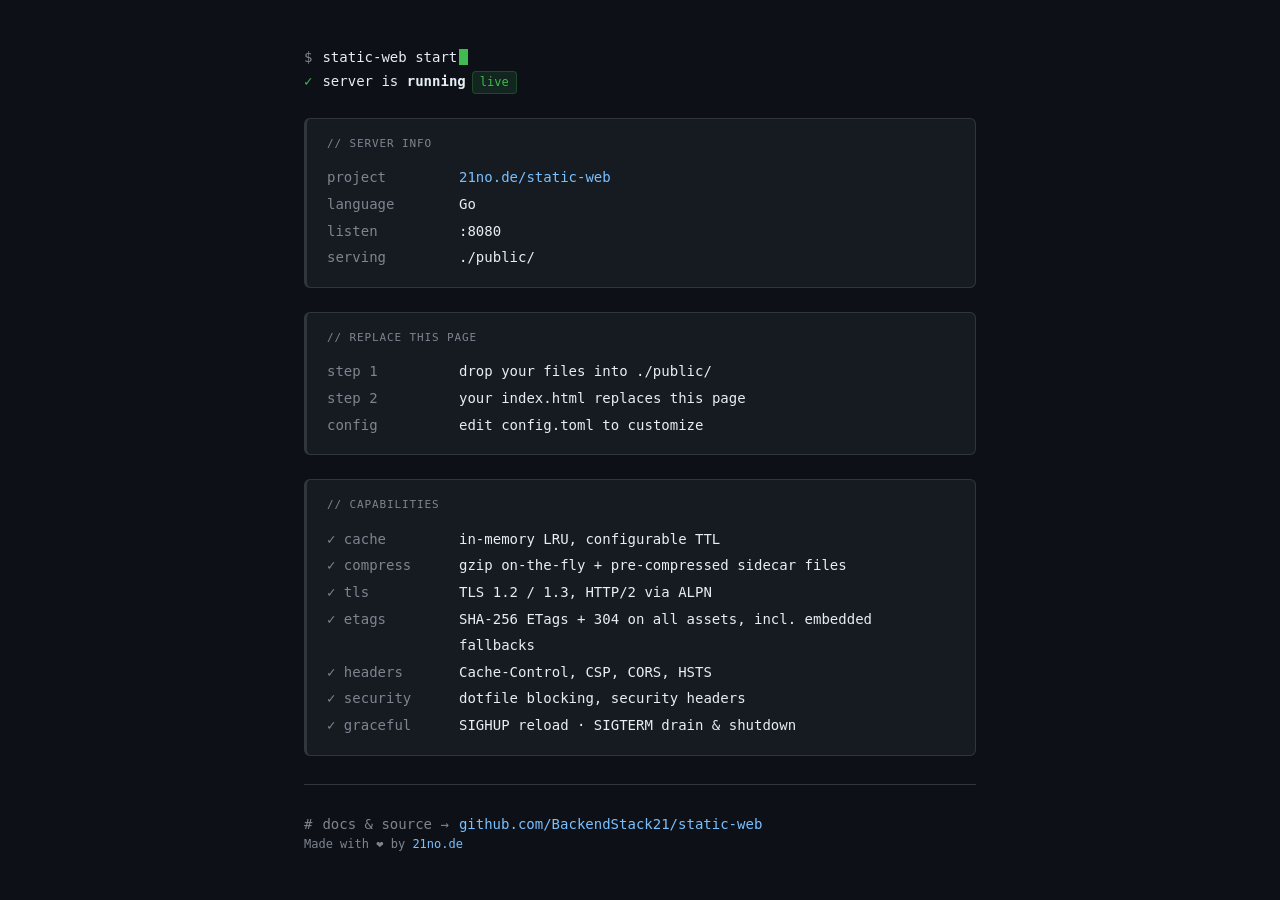
==== commit 00ec352f: "fix: set ETag and Cache-Control headers on embedded fallback assets Embedded assets (style.css, inde" ====
--- a/public/index.html
+++ b/public/index.html
@@ -59,7 +59,8 @@
     <div class="kv"><span class="key ok">✓ cache</span>      <span class="val dim">in-memory LRU, configurable TTL</span></div>
     <div class="kv"><span class="key ok">✓ compress</span>   <span class="val dim">gzip on-the-fly + pre-compressed sidecar files</span></div>
     <div class="kv"><span class="key ok">✓ tls</span>        <span class="val dim">TLS 1.2 / 1.3, HTTP/2 via ALPN</span></div>
-    <div class="kv"><span class="key ok">✓ headers</span>    <span class="val dim">ETag, Cache-Control, CSP, CORS, HSTS</span></div>
+    <div class="kv"><span class="key ok">✓ etags</span>      <span class="val dim">SHA-256 ETags + 304 on all assets, incl. embedded fallbacks</span></div>
+    <div class="kv"><span class="key ok">✓ headers</span>    <span class="val dim">Cache-Control, CSP, CORS, HSTS</span></div>
     <div class="kv"><span class="key ok">✓ security</span>   <span class="val dim">dotfile blocking, security headers</span></div>
     <div class="kv"><span class="key ok">✓ graceful</span>   <span class="val dim">SIGHUP reload · SIGTERM drain &amp; shutdown</span></div>
   </div>
